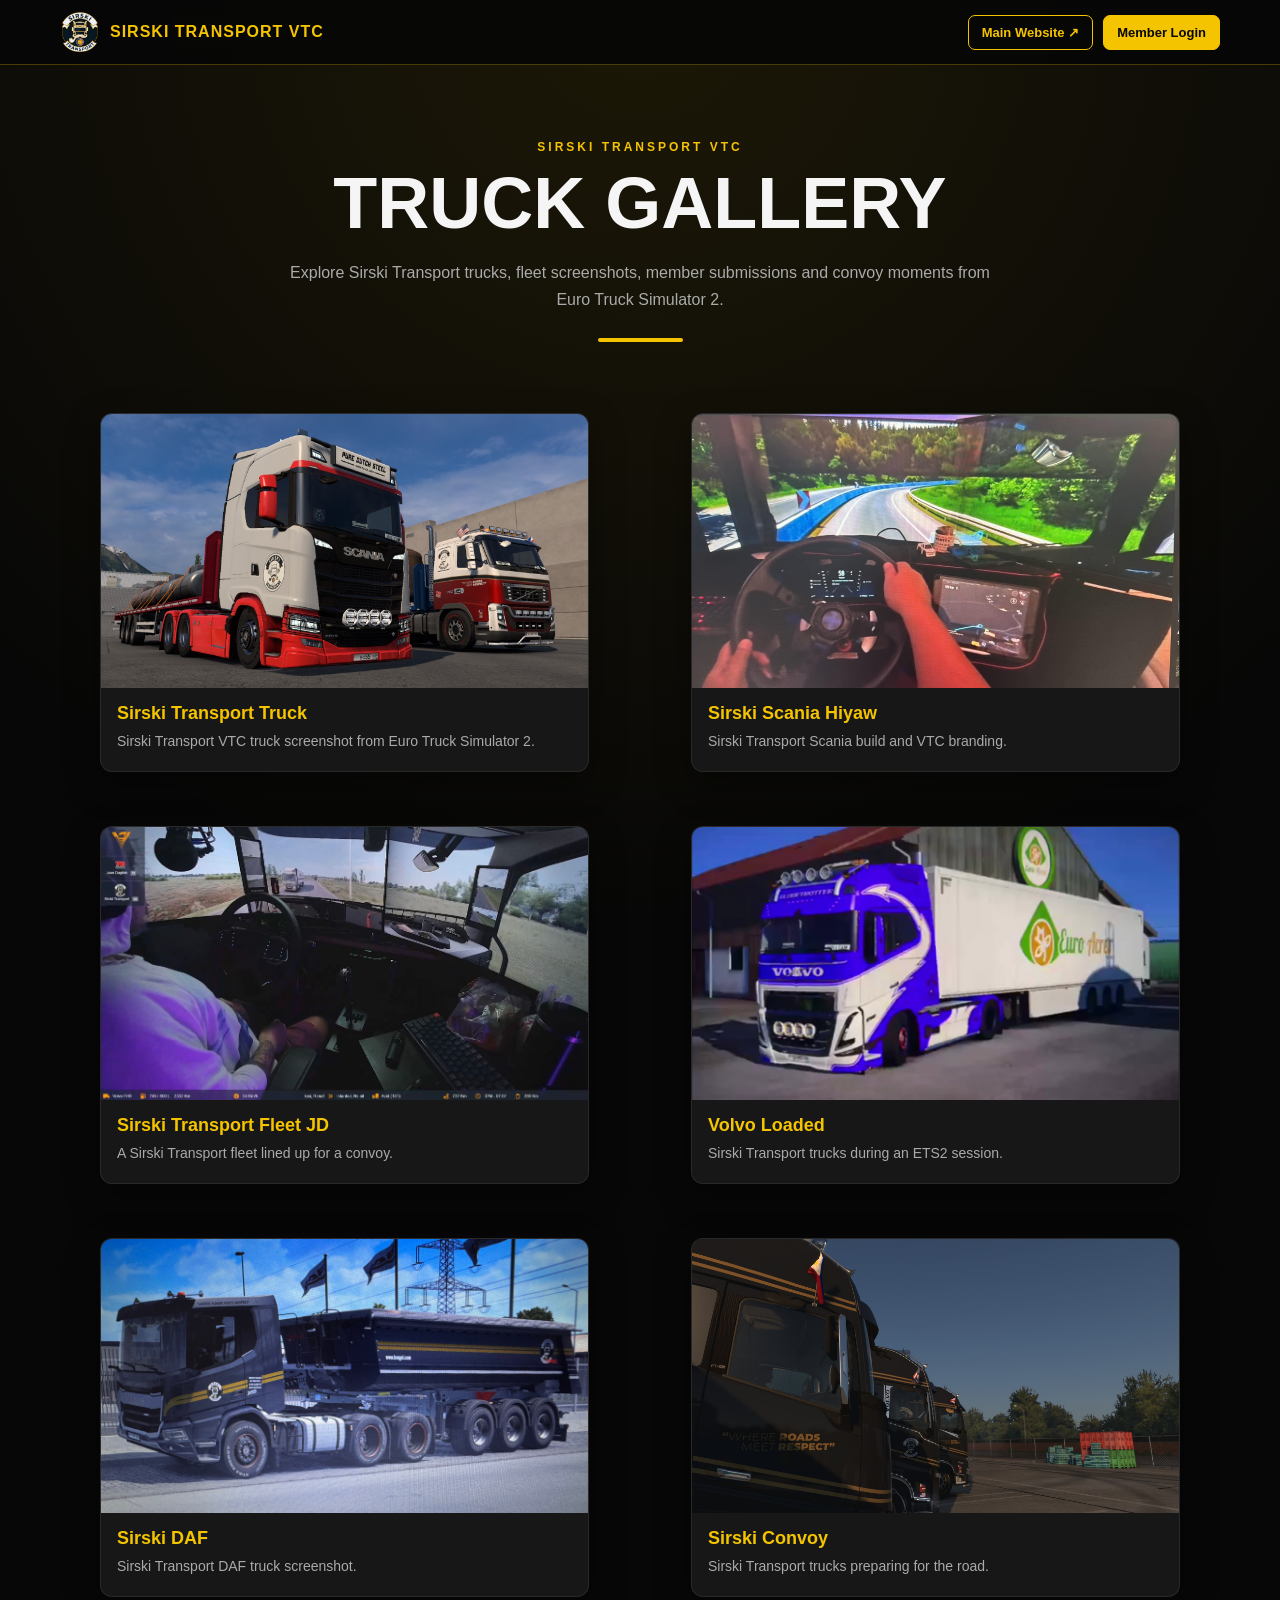
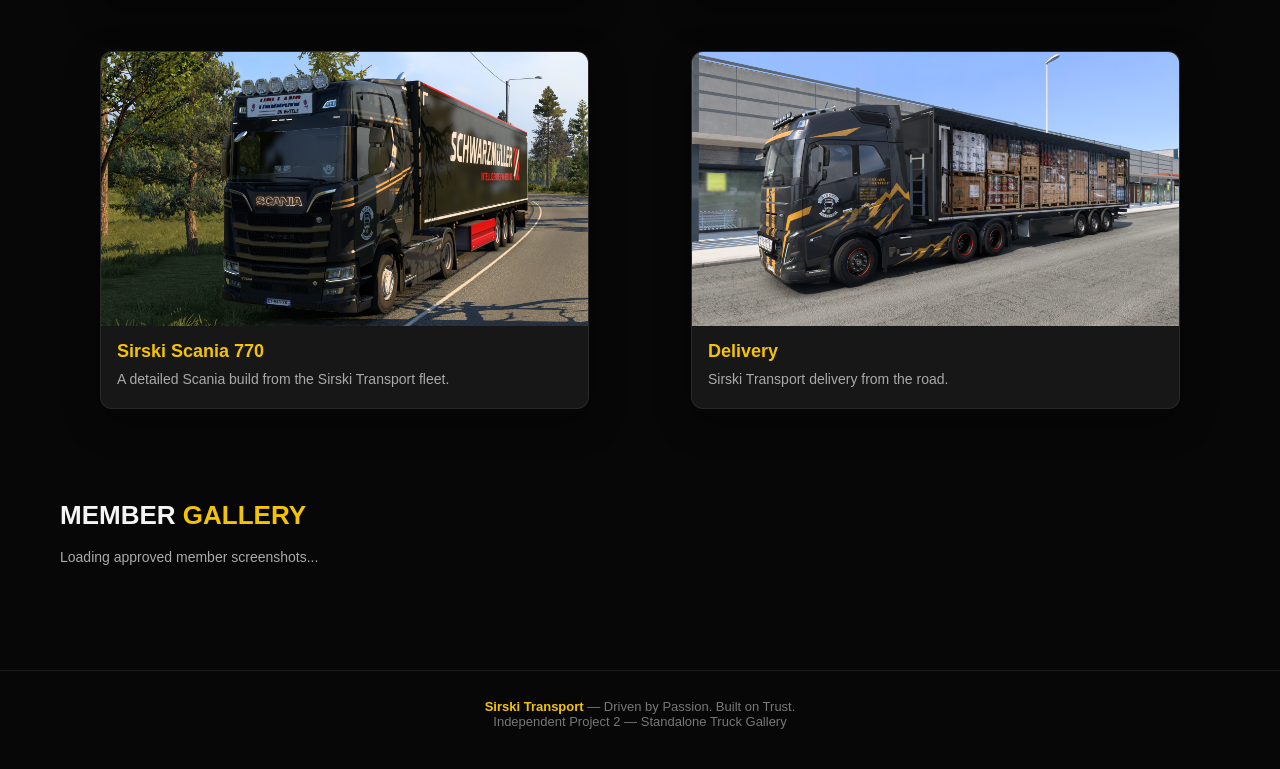
==== index.html @ 78731705 "Restore member login and diagnose gallery" ====
<!DOCTYPE html>
<html lang="en">
<head>
<meta charset="UTF-8">
<meta name="viewport" content="width=device-width, initial-scale=1.0">

<title>Sirski Transport Gallery | ETS2 VTC Trucks</title>

<meta name="description" content="Sirski Transport VTC standalone truck gallery featuring Euro Truck Simulator 2 trucks, fleet screenshots, member submissions and convoy moments.">
<meta name="robots" content="index, follow">

<script src="https://cdn.jsdelivr.net/npm/@supabase/supabase-js@2"></script>

<style>

:root{
--yellow:#f5c400;
--black:#070707;
--panel:#171717;
--line:rgba(245,196,0,.28);
--text:#f5f5f5;
--muted:#aaa
}

*{box-sizing:border-box}

html{scroll-behavior:smooth}

body{
margin:0;
background:
radial-gradient(circle at 50% 0%,rgba(245,196,0,.09),transparent 38%),
var(--black);
color:var(--text);
font-family:Arial,Helvetica,sans-serif
}

/* HEADER */

header{
position:sticky;
top:0;
z-index:10;
background:rgba(7,7,7,.94);
border-bottom:1px solid var(--line);
backdrop-filter:blur(8px)
}

.nav{
max-width:1200px;
margin:auto;
padding:12px 20px;
display:flex;
justify-content:space-between;
align-items:center;
gap:15px
}

.brand{
display:flex;
align-items:center;
gap:10px;
color:white;
text-decoration:none;
font-weight:900;
letter-spacing:1px;
text-transform:uppercase
}

.brand img{
width:40px;
height:40px;
object-fit:contain;
display:block
}

.brand span{color:var(--yellow)}

.main-site{
color:var(--yellow);
border:1px solid var(--yellow);
border-radius:7px;
padding:9px 13px;
text-decoration:none;
font-size:13px;
font-weight:700;
white-space:nowrap
}

.main-site:hover{
background:var(--yellow);
color:#000
}

.member-login{
color:#070707;
background:var(--yellow);
border:1px solid var(--yellow);
border-radius:7px;
padding:9px 13px;
text-decoration:none;
font-size:13px;
font-weight:800;
white-space:nowrap
}

.member-login:hover{
background:#fff;
color:#000;
border-color:#fff
}

/* HERO */

.hero{
max-width:1100px;
margin:auto;
padding:75px 20px 45px;
text-align:center
}

.eyebrow{
color:var(--yellow);
font-size:12px;
font-weight:800;
letter-spacing:3px;
text-transform:uppercase;
margin-bottom:14px
}

h1{
margin:0;
font-size:clamp(38px,8vw,72px);
line-height:.98;
text-transform:uppercase
}

.hero p{
max-width:720px;
margin:20px auto 0;
color:var(--muted);
line-height:1.7;
font-size:16px
}

.accent{
width:85px;
height:4px;
background:var(--yellow);
margin:25px auto 0;
border-radius:20px
}

/* GALLERY */

.gallery{
max-width:1200px;
margin:auto;
padding:10px 20px 75px;
display:grid;
grid-template-columns:repeat(2,minmax(0,1fr));
gap:22px
}

.card{
background:var(--panel);
border:1px solid rgba(255,255,255,.08);
border-radius:12px;
overflow:hidden;
box-shadow:0 12px 35px rgba(0,0,0,.38)
}

.card button{
display:block;
width:100%;
padding:0;
margin:0;
border:0;
background:#222;
cursor:pointer
}

.card img{
display:block;
width:100%;
aspect-ratio:16/9;
object-fit:cover;
transition:transform .25s ease
}

.card button:hover img{transform:scale(1.025)}

figcaption{padding:15px 16px 18px}

.title{
margin:0 0 7px;
color:var(--yellow);
font-size:18px;
font-weight:800
}

.description{
margin:0;
color:var(--muted);
font-size:14px;
line-height:1.55
}

.member-name{
margin-top:9px;
color:#ddd;
font-size:12px;
font-weight:700
}

.member-name span{color:var(--yellow)}

.section-heading{
max-width:1200px;
margin:0 auto;
padding:0 20px 18px;
font-size:26px;
font-weight:900;
text-transform:uppercase
}

.section-heading span{color:var(--yellow)}

.member-status{
max-width:1200px;
margin:0 auto;
padding:0 20px 20px;
color:var(--muted);
font-size:14px
}

/* FOOTER */

footer{
border-top:1px solid rgba(255,255,255,.08);
text-align:center;
padding:28px 20px 40px;
color:#777;
font-size:13px
}

footer strong{color:var(--yellow)}

/* LIGHTBOX */

.lightbox{
position:fixed;
inset:0;
z-index:100;
display:none;
align-items:center;
justify-content:center;
padding:20px;
background:rgba(0,0,0,.94)
}

.lightbox.open{display:flex}

.lightbox img{
max-width:96vw;
max-height:88vh;
object-fit:contain;
border-radius:6px
}

.close{
position:fixed;
top:18px;
right:20px;
width:44px;
height:44px;
border:1px solid var(--yellow);
border-radius:50%;
background:#111;
color:var(--yellow);
font-size:27px;
cursor:pointer
}

/* MOBILE */

@media(max-width:760px){

.gallery{
grid-template-columns:1fr;
padding-left:14px;
padding-right:14px
}

.hero{padding:55px 16px 35px}

.hero p{font-size:15px}

.nav{padding:10px 14px}

.brand{font-size:13px}

.brand img{
width:36px;
height:36px
}

.main-site{
font-size:11px;
padding:8px 10px
}

.section-heading{
padding-left:14px;
padding-right:14px
}

.member-status{
padding-left:14px;
padding-right:14px
}

}

@media(max-width:430px){

.brand{
font-size:11px;
gap:7px
}

.brand img{
width:32px;
height:32px
}

.main-site{
font-size:10px;
padding:7px 8px
}

}

</style>
</head>

<body>

<header>
<nav class="nav">

<a class="brand" href="./">
<img src="Sirski_Transport_Logo.png" alt="Sirski Transport VTC Logo">
<span>Sirski Transport VTC</span>
</a>

<div style="display:flex;align-items:center;gap:10px;flex-wrap:wrap;justify-content:flex-end">
<a
class="main-site"
href="https://sirski-transport.com/"
target="_blank"
rel="noopener"
>
Main Website ↗
</a>

<a
class="member-login"
href="login.html"
>
Member Login
</a>
</div>

</nav>
</header>

<main>

<section class="hero">

<div class="eyebrow">Sirski Transport VTC</div>

<h1>Truck Gallery</h1>

<p>
Explore Sirski Transport trucks, fleet screenshots, member submissions and convoy moments from Euro Truck Simulator 2.
</p>

<div class="accent"></div>

</section>

<!-- ORIGINAL PROJECT 2 GALLERY -->

<section
class="gallery"
aria-label="Sirski Transport truck gallery"
>

<figure class="card">
<button type="button" onclick="openImage('truck01.jpeg','Sirski Transport Truck')">
<img src="truck01.jpeg" alt="Sirski Transport truck in Euro Truck Simulator 2" loading="lazy">
</button>
<figcaption>
<h2 class="title">Sirski Transport Truck</h2>
<p class="description">Sirski Transport VTC truck screenshot from Euro Truck Simulator 2.</p>
</figcaption>
</figure>

<figure class="card">
<button type="button" onclick="openImage('truck02.jpeg','Sirski Scania Hiyaw')">
<img src="truck02.jpeg" alt="Sirski Scania Hiyaw truck in Euro Truck Simulator 2" loading="lazy">
</button>
<figcaption>
<h2 class="title">Sirski Scania Hiyaw</h2>
<p class="description">Sirski Transport Scania build and VTC branding.</p>
</figcaption>
</figure>

<figure class="card">
<button type="button" onclick="openImage('truck03.jpeg','Sirski Transport Fleet JD')">
<img src="truck03.jpeg" alt="Sirski Transport Fleet JD" loading="lazy">
</button>
<figcaption>
<h2 class="title">Sirski Transport Fleet JD</h2>
<p class="description">A Sirski Transport fleet lined up for a convoy.</p>
</figcaption>
</figure>

<figure class="card">
<button type="button" onclick="openImage('truck04.jpeg','Volvo Loaded')">
<img src="truck04.jpeg" alt="Sirski Transport Volvo Loaded truck" loading="lazy">
</button>
<figcaption>
<h2 class="title">Volvo Loaded</h2>
<p class="description">Sirski Transport trucks during an ETS2 session.</p>
</figcaption>
</figure>

<figure class="card">
<button type="button" onclick="openImage('truck05.jpeg','Sirski DAF')">
<img src="truck05.jpeg" alt="Sirski Transport DAF truck" loading="lazy">
</button>
<figcaption>
<h2 class="title">Sirski DAF</h2>
<p class="description">Sirski Transport DAF truck screenshot.</p>
</figcaption>
</figure>

<figure class="card">
<button type="button" onclick="openImage('truck06.jpeg','Sirski Convoy')">
<img src="truck06.jpeg" alt="Sirski Transport convoy" loading="lazy">
</button>
<figcaption>
<h2 class="title">Sirski Convoy</h2>
<p class="description">Sirski Transport trucks preparing for the road.</p>
</figcaption>
</figure>

<figure class="card">
<button type="button" onclick="openImage('truck07.jpeg','Sirski Scania 770')">
<img src="truck07.jpeg" alt="Sirski Scania 770" loading="lazy">
</button>
<figcaption>
<h2 class="title">Sirski Scania 770</h2>
<p class="description">A detailed Scania build from the Sirski Transport fleet.</p>
</figcaption>
</figure>

<figure class="card">
<button type="button" onclick="openImage('truck08.png','Sirski Transport Delivery')">
<img src="truck08.png" alt="Sirski Transport Delivery" loading="lazy">
</button>
<figcaption>
<h2 class="title">Delivery</h2>
<p class="description">Sirski Transport delivery from the road.</p>
</figcaption>
</figure>

</section>

<!-- APPROVED MEMBER SUBMISSIONS -->

<section aria-label="Approved member gallery">

<div class="section-heading">
Member <span>Gallery</span>
</div>

<div
id="memberStatus"
class="member-status"
>
Loading approved member screenshots...
</div>

<section
id="memberGallery"
class="gallery"
aria-label="Approved Sirski Transport member screenshots"
>
</section>

</section>

</main>

<footer>

<strong>Sirski Transport</strong>
—
Driven by Passion. Built on Trust.

<br>

Independent Project 2 — Standalone Truck Gallery

</footer>

<!-- LIGHTBOX -->

<div
class="lightbox"
id="lightbox"
onclick="closeImage(event)"
>

<button
class="close"
type="button"
aria-label="Close image"
>
×
</button>

<img
id="lightboxImage"
src=""
alt=""
>

</div>

<script>

/* =========================
   SUPABASE - PROJECT 2 ONLY
========================= */

const SUPABASE_URL =
"https://siedpigixmtmmihdsqpj.supabase.co";

const SUPABASE_KEY =
"sb_publishable_OgFfAMNztlZ2cJwALHTfPQ_XxqHi3er";

const client =
window.supabase.createClient(
SUPABASE_URL,
SUPABASE_KEY
);


/* =========================
   LIGHTBOX
========================= */

function openImage(src,alt){

const b =
document.getElementById('lightbox');

const i =
document.getElementById('lightboxImage');

i.src=src;
i.alt=alt;

b.classList.add('open');

document.body.style.overflow='hidden';

}


function closeImage(e){

if(
e.target.id==='lightbox' ||
e.target.classList.contains('close')
){

const b =
document.getElementById('lightbox');

b.classList.remove('open');

document.getElementById(
'lightboxImage'
).src='';

document.body.style.overflow='';

}

}


document.addEventListener(
'keydown',
e=>{

if(e.key==='Escape'){

const b =
document.getElementById('lightbox');

b.classList.remove('open');

document.getElementById(
'lightboxImage'
).src='';

document.body.style.overflow='';

}

}
);


/* =========================
   APPROVED MEMBER GALLERY
========================= */

async function loadApprovedMemberGallery(){

const status =
document.getElementById(
'memberStatus'
);

const gallery =
document.getElementById(
'memberGallery'
);

try{

const {
data,
error
} =
await client
.from('gallery_submissions')
.select(
'id,uploader_name,title,description,file_path,created_at'
)
.eq(
'status',
'approved'
)
.order(
'created_at',
{ascending:false}
);


if(error){

throw error;

}


if(!data || data.length===0){

status.textContent =
'No approved member screenshots yet.';

return;

}


status.textContent =
'Approved screenshots submitted by Sirski Transport members.';


for(const submission of data){

const originalFilename =
submission.file_path
.split('/')
.pop();

const approvedPath =
'approved/' +
submission.id +
'-' +
originalFilename;


const {
data:publicData
} =
client.storage
.from('gallery-approved')
.getPublicUrl(
approvedPath
);


const imageUrl =
publicData.publicUrl;


const card =
document.createElement('figure');

card.className='card';


const safeTitle =
escapeHtml(
submission.title ||
'Sirski Transport Member'
);

const safeDescription =
escapeHtml(
submission.description ||
'Member screenshot from Euro Truck Simulator 2.'
);

const safeUploader =
escapeHtml(
submission.uploader_name ||
'Sirski Transport Member'
);


card.innerHTML = `

<button
type="button"
aria-label="Open ${safeTitle}"
>
<img
src="${imageUrl}"
alt="${safeTitle}"
loading="lazy"
>
</button>

<figcaption>

<h2 class="title">
${safeTitle}
</h2>

<p class="description">
${safeDescription}
</p>

<div class="member-name">
Submitted by:
<span>${safeUploader}</span>
</div>

</figcaption>

`;


const button =
card.querySelector('button');

const image =
card.querySelector('img');


button.addEventListener(
'click',
()=>{

openImage(
imageUrl,
submission.title ||
'Sirski Transport Member Screenshot'
);

}
);


gallery.appendChild(card);

}

}catch(error){

console.error(
'Unable to load approved member gallery:',
error
);

status.textContent =
'Gallery diagnostic: ' + (error?.message || error?.details || String(error));

}

}


function escapeHtml(value){

return String(value)
.replaceAll('&','&amp;')
.replaceAll('<','&lt;')
.replaceAll('>','&gt;')
.replaceAll('"','&quot;')
.replaceAll("'","&#039;");

}


loadApprovedMemberGallery();

</script>

</body>
</html>
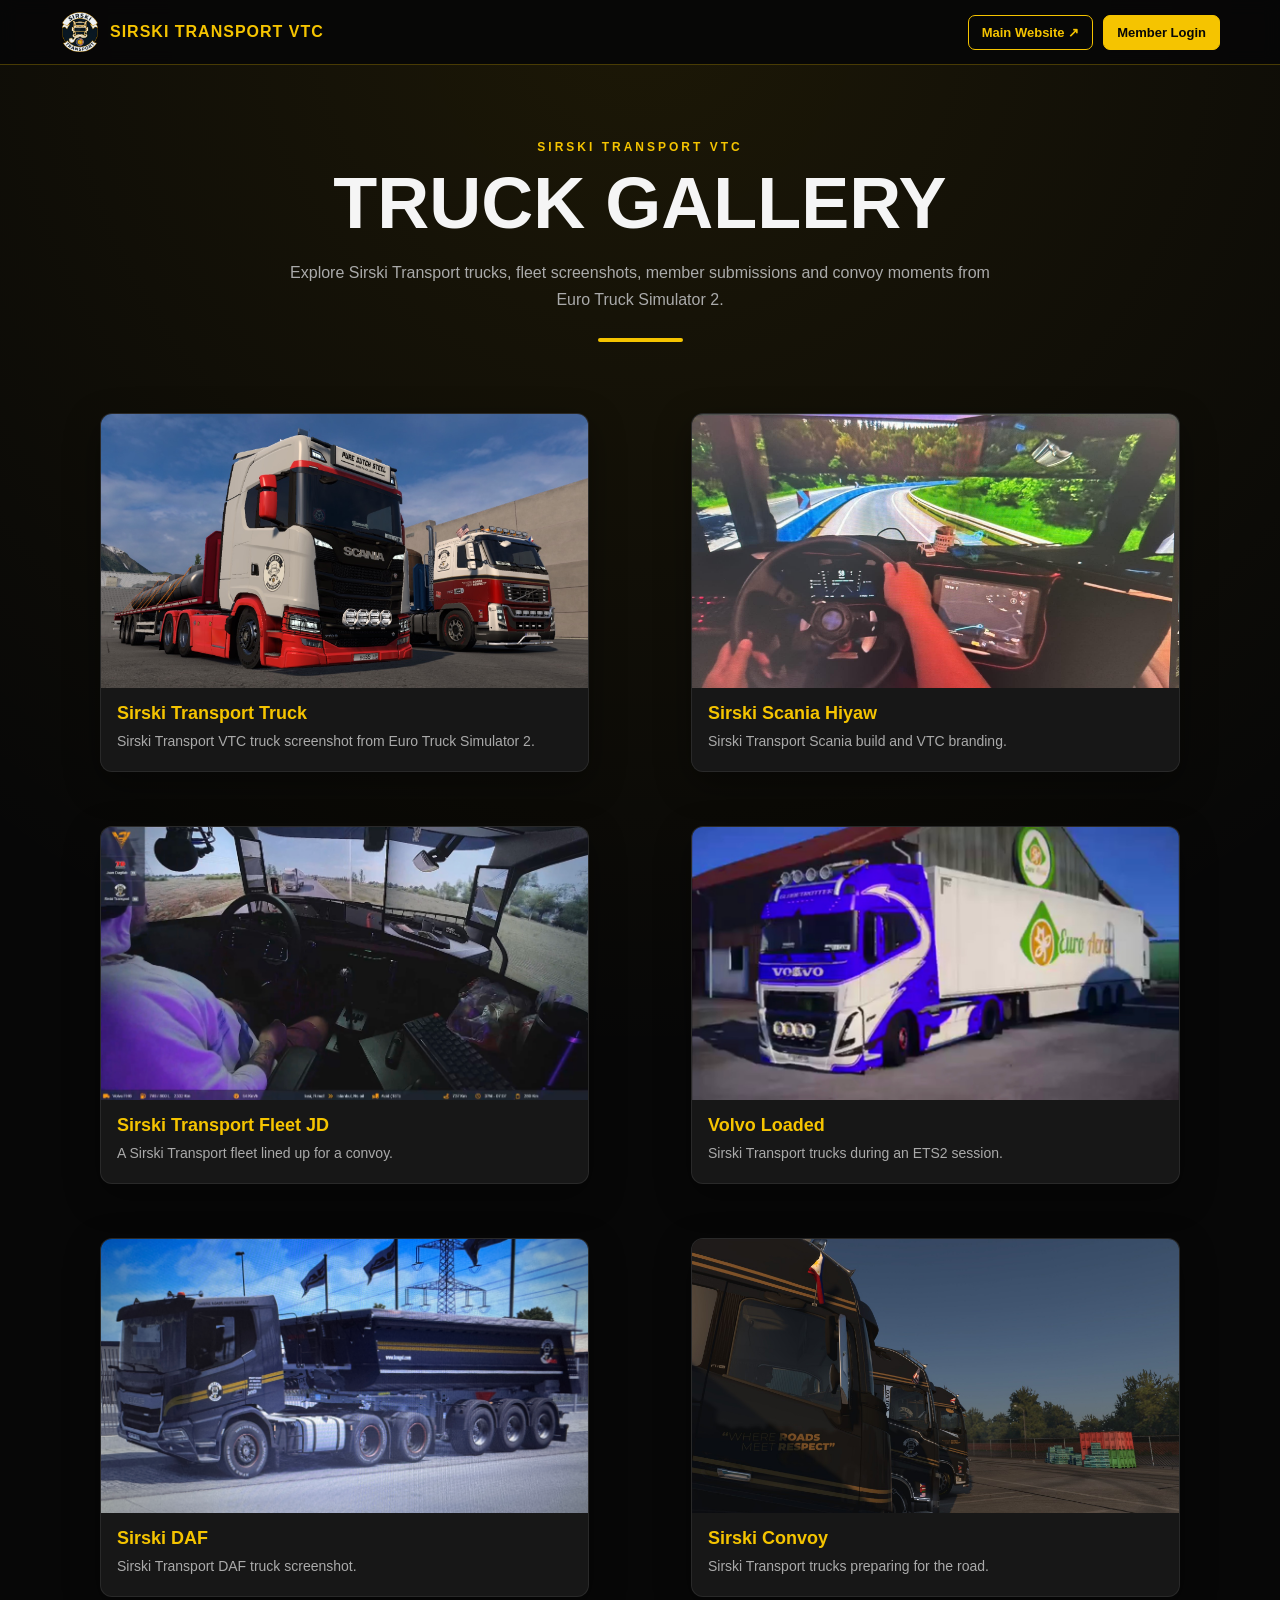
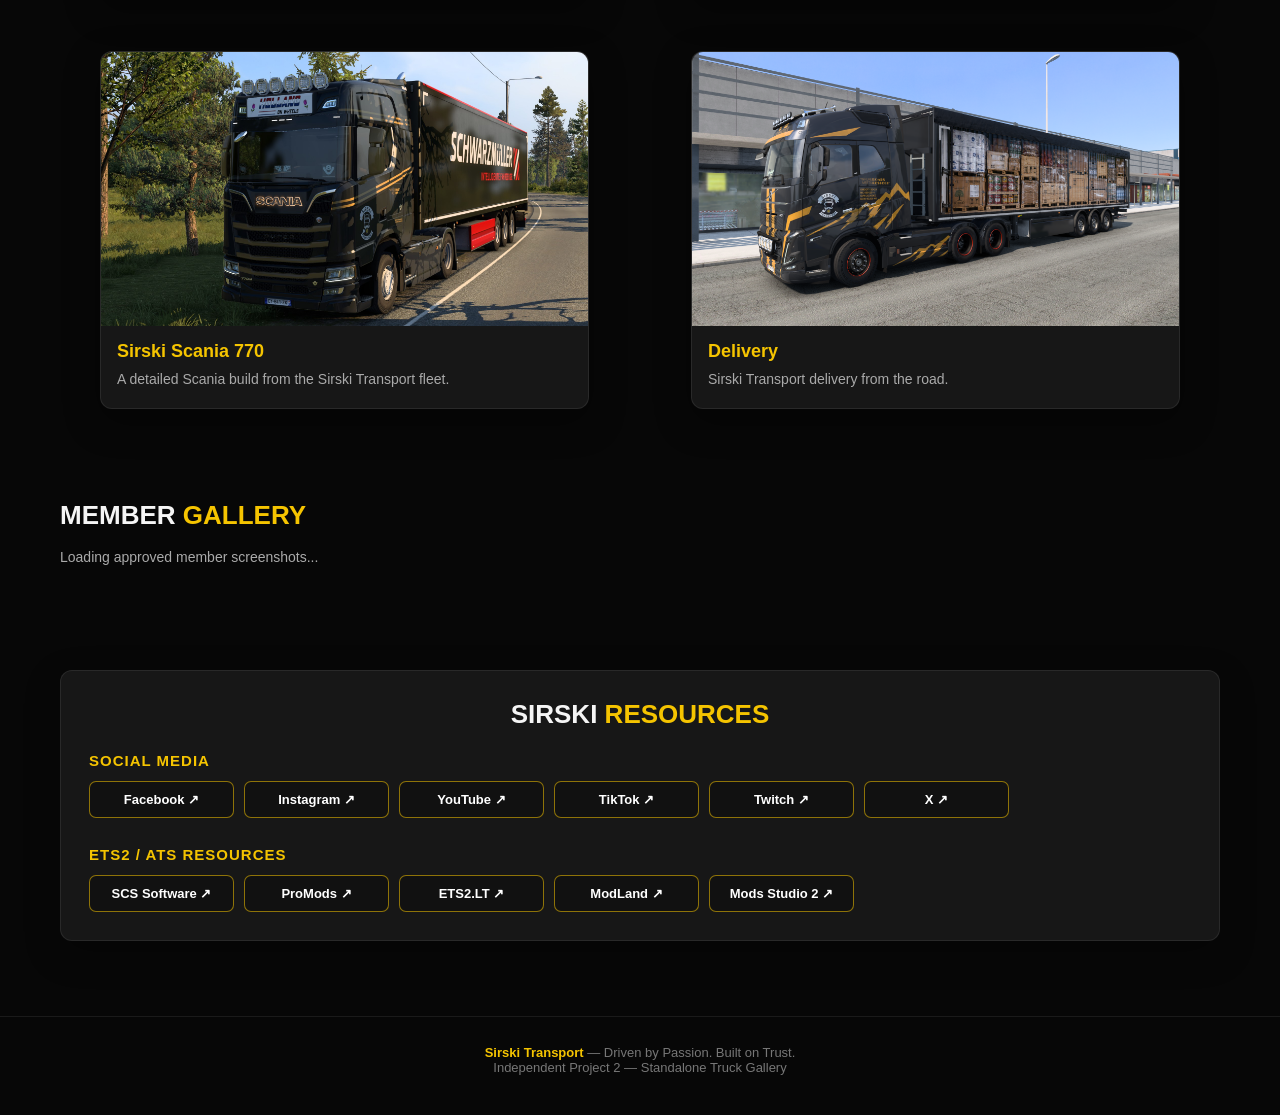
==== commit e88d43c0: "Add Sirski resources links" ====
--- a/index.html
+++ b/index.html
@@ -233,6 +233,99 @@
 color:var(--muted);
 font-size:14px
 }
+
+
+/* SIRSKI RESOURCES */
+
+.resources{
+  max-width:1200px;
+  margin:0 auto;
+  padding:0 20px 75px;
+}
+
+.resources-panel{
+  background:var(--panel);
+  border:1px solid rgba(255,255,255,.08);
+  border-radius:12px;
+  padding:28px;
+  box-shadow:0 12px 35px rgba(0,0,0,.28);
+}
+
+.resources-title{
+  margin:0 0 22px;
+  text-align:center;
+  font-size:26px;
+  font-weight:900;
+  text-transform:uppercase;
+}
+
+.resources-title span{
+  color:var(--yellow);
+}
+
+.resource-group + .resource-group{
+  margin-top:28px;
+}
+
+.resource-group-title{
+  margin:0 0 12px;
+  color:var(--yellow);
+  font-size:15px;
+  font-weight:900;
+  letter-spacing:1px;
+  text-transform:uppercase;
+}
+
+.resource-links{
+  display:flex;
+  flex-wrap:wrap;
+  gap:10px;
+}
+
+.resource-link{
+  display:inline-flex;
+  align-items:center;
+  justify-content:center;
+  min-width:145px;
+  padding:10px 14px;
+  border:1px solid rgba(245,196,0,.55);
+  border-radius:7px;
+  background:#111;
+  color:#fff;
+  text-decoration:none;
+  font-size:13px;
+  font-weight:800;
+  transition:background .2s ease,color .2s ease,border-color .2s ease;
+}
+
+.resource-link:hover{
+  background:var(--yellow);
+  color:#070707;
+  border-color:var(--yellow);
+}
+
+@media(max-width:760px){
+  .resources{
+    padding-left:14px;
+    padding-right:14px;
+  }
+
+  .resources-panel{
+    padding:22px 16px;
+  }
+
+  .resource-link{
+    flex:1 1 calc(50% - 10px);
+    min-width:0;
+  }
+}
+
+@media(max-width:430px){
+  .resource-link{
+    flex:1 1 100%;
+  }
+}
+
 
 /* FOOTER */
 
@@ -282,6 +375,135 @@
 cursor:pointer
 }
 
+/* REACTIONS */
+
+.reactions{
+  margin-top:14px;
+  padding-top:12px;
+  border-top:1px solid rgba(255,255,255,.08);
+}
+
+.reaction-buttons{
+  display:flex;
+  flex-wrap:wrap;
+  gap:7px;
+}
+
+.reaction-button{
+  border:1px solid rgba(255,255,255,.12);
+  background:#111;
+  color:#ddd;
+  border-radius:7px;
+  padding:7px 9px;
+  font-size:12px;
+  font-weight:700;
+  cursor:pointer;
+}
+
+.reaction-button:hover{
+  border-color:var(--yellow);
+  color:var(--yellow);
+}
+
+.reaction-button.active{
+  background:var(--yellow);
+  color:#070707;
+  border-color:var(--yellow);
+}
+
+.reaction-button.admin-disabled{
+  opacity:.55;
+  cursor:not-allowed;
+}
+
+.reaction-button.admin-disabled:hover{
+  border-color:rgba(255,255,255,.12);
+  color:#ddd;
+}
+
+.reaction-count{
+  margin-top:9px;
+  color:#999;
+  font-size:12px;
+  line-height:1.6;
+}
+
+.reaction-count span{
+  display:inline-block;
+  margin-right:10px;
+}
+
+.guest-reaction-form{
+  display:none;
+  margin-top:10px;
+  padding:10px;
+  background:#101010;
+  border:1px solid rgba(245,196,0,.25);
+  border-radius:8px;
+}
+
+.guest-reaction-form.open{
+  display:block;
+}
+
+.guest-reaction-form p{
+  margin:0 0 8px;
+  color:#bbb;
+  font-size:12px;
+}
+
+.guest-reaction-form-row{
+  display:flex;
+  gap:7px;
+  width:100%;
+}
+
+.guest-reaction-form-row input{
+  width:100%;
+  flex:1 1 auto;
+  min-width:0;
+  padding:8px 9px;
+  border:1px solid rgba(255,255,255,.14);
+  border-radius:6px;
+  background:#080808;
+  color:#fff;
+  outline:none;
+}
+
+.guest-reaction-form input:focus{
+  border-color:var(--yellow);
+}
+
+.guest-reaction-form-row button{
+  width:auto !important;
+  flex:0 0 auto !important;
+  border:1px solid var(--yellow);
+  border-radius:6px;
+  background:var(--yellow);
+  color:#070707;
+  padding:8px 16px;
+  font-size:12px;
+  font-weight:800;
+  cursor:pointer;
+}
+
+.reaction-message{
+  margin-top:7px;
+  color:#aaa;
+  font-size:11px;
+}
+
+@media(max-width:430px){
+  .reaction-button{
+    font-size:11px;
+    padding:6px 8px;
+  }
+
+  .guest-reaction-form-row{
+    flex-direction:column;
+  }
+}
+
 /* MOBILE */
 
 @media(max-width:760px){
@@ -365,6 +587,7 @@
 </a>
 
 <a
+id="memberNav"
 class="member-login"
 href="login.html"
 >
@@ -506,6 +729,42 @@
 
 </main>
 
+
+<!-- SIRSKI RESOURCES -->
+
+<section class="resources" aria-label="Sirski Transport resources">
+  <div class="resources-panel">
+
+    <h2 class="resources-title">
+      Sirski <span>Resources</span>
+    </h2>
+
+    <div class="resource-group">
+      <h3 class="resource-group-title">Social Media</h3>
+      <div class="resource-links">
+        <a class="resource-link" href="https://www.facebook.com/" target="_blank" rel="noopener">Facebook ↗</a>
+        <a class="resource-link" href="https://www.instagram.com/" target="_blank" rel="noopener">Instagram ↗</a>
+        <a class="resource-link" href="https://www.youtube.com/" target="_blank" rel="noopener">YouTube ↗</a>
+        <a class="resource-link" href="https://www.tiktok.com/" target="_blank" rel="noopener">TikTok ↗</a>
+        <a class="resource-link" href="https://www.twitch.tv/" target="_blank" rel="noopener">Twitch ↗</a>
+        <a class="resource-link" href="https://x.com/" target="_blank" rel="noopener">X ↗</a>
+      </div>
+    </div>
+
+    <div class="resource-group">
+      <h3 class="resource-group-title">ETS2 / ATS Resources</h3>
+      <div class="resource-links">
+        <a class="resource-link" href="https://www.scssoft.com/" target="_blank" rel="noopener">SCS Software ↗</a>
+        <a class="resource-link" href="https://promods.net/" target="_blank" rel="noopener">ProMods ↗</a>
+        <a class="resource-link" href="https://ets2.lt/en/" target="_blank" rel="noopener">ETS2.LT ↗</a>
+        <a class="resource-link" href="https://www.modland.net/" target="_blank" rel="noopener">ModLand ↗</a>
+        <a class="resource-link" href="https://mods.studio/" target="_blank" rel="noopener">Mods Studio 2 ↗</a>
+      </div>
+    </div>
+
+  </div>
+</section>
+
 <footer>
 
 <strong>Sirski Transport</strong>
@@ -627,6 +886,46 @@
 
 }
 );
+
+
+/* =========================
+   MEMBER NAVIGATION
+========================= */
+
+async function updateMemberNavigation(){
+  const memberNav = document.getElementById('memberNav');
+
+  if(!memberNav){
+    return;
+  }
+
+  try{
+    const {
+      data:{session},
+      error
+    } = await client.auth.getSession();
+
+    if(error){
+      throw error;
+    }
+
+    if(session){
+      memberNav.href = 'member-dashboard.html';
+      memberNav.textContent = 'Member Dashboard';
+    }else{
+      memberNav.href = 'login.html';
+      memberNav.textContent = 'Member Login';
+    }
+  }catch(error){
+    console.error(
+      'Unable to check member session:',
+      error
+    );
+
+    memberNav.href = 'login.html';
+    memberNav.textContent = 'Member Login';
+  }
+}
 
 
 /* =========================
@@ -768,6 +1067,33 @@
 <span>${safeUploader}</span>
 </div>
 
+<div class="reactions" data-submission-id="${submission.id}">
+  <div class="reaction-buttons">
+    <button type="button" class="reaction-button" data-reaction="like">❤️ Like</button>
+    <button type="button" class="reaction-button" data-reaction="fire">🔥 Fire</button>
+    <button type="button" class="reaction-button" data-reaction="truck">🚛 Truck</button>
+    <button type="button" class="reaction-button" data-reaction="great">👏 Great</button>
+  </div>
+
+  <div class="reaction-count" aria-live="polite">
+    Loading reactions...
+  </div>
+
+  <div class="guest-reaction-form">
+    <p>Enter your name to react:</p>
+    <div class="guest-reaction-form-row">
+      <input
+        type="text"
+        maxlength="50"
+        placeholder="Your name"
+        autocomplete="name"
+      >
+      <button type="button" class="guest-reaction-submit">React</button>
+    </div>
+    <div class="reaction-message"></div>
+  </div>
+</div>
+
 </figcaption>
 
 `;
@@ -796,6 +1122,11 @@
 
 gallery.appendChild(card);
 
+await setupReactions(
+  card,
+  submission.id
+);
+
 }
 
 }catch(error){
@@ -812,6 +1143,391 @@
 
 }
 
+
+
+/* =========================
+   MEMBER GALLERY REACTIONS
+   ========================= */
+
+const REACTION_TYPES = {
+  like: '❤️',
+  fire: '🔥',
+  truck: '🚛',
+  great: '👏'
+};
+
+const REACTION_LABELS = {
+  like: 'Like',
+  fire: 'Fire',
+  truck: 'Truck',
+  great: 'Great'
+};
+
+const GUEST_VISITOR_KEY = 'sirski_gallery_visitor_id';
+
+let currentSession = null;
+
+async function getCurrentSession(){
+  try{
+    const {
+      data:{session},
+      error
+    } = await client.auth.getSession();
+
+    if(error){
+      console.error('Unable to get current session:',error);
+      return null;
+    }
+
+    currentSession = session || null;
+    return currentSession;
+  }catch(error){
+    console.error('Unable to get current session:',error);
+    return null;
+  }
+}
+
+function getStoredVisitorId(){
+  try{
+    return localStorage.getItem(GUEST_VISITOR_KEY) || '';
+  }catch(error){
+    console.error('Unable to read visitor ID:',error);
+    return '';
+  }
+}
+
+function storeVisitorId(visitorId){
+  try{
+    localStorage.setItem(GUEST_VISITOR_KEY,visitorId);
+  }catch(error){
+    console.error('Unable to store visitor ID:',error);
+  }
+}
+
+function clearGuestForms(card){
+  const form = card.querySelector('.guest-reaction-form');
+  if(form){
+    form.classList.remove('open');
+    const input = form.querySelector('input');
+    const message = form.querySelector('.reaction-message');
+    if(input) input.value = '';
+    if(message) message.textContent = '';
+  }
+}
+
+async function createVisitor(visitorName){
+  const cleanName = String(visitorName || '').trim();
+
+  if(cleanName.length < 2){
+    throw new Error('Name must be at least 2 characters.');
+  }
+
+  if(cleanName.length > 50){
+    throw new Error('Name must be 50 characters or fewer.');
+  }
+
+  /*
+    Generate the visitor ID in the browser so the public visitor
+    does not need SELECT permission on gallery_visitors.
+  */
+  const visitorId = crypto.randomUUID();
+
+  const {
+    error
+  } = await client
+    .from('gallery_visitors')
+    .insert({
+      id:visitorId,
+      visitor_name:cleanName
+    });
+
+  if(error){
+    throw error;
+  }
+
+  storeVisitorId(visitorId);
+
+  return {
+    id:visitorId,
+    visitor_name:cleanName
+  };
+}
+
+async function ensureGuestVisitor(name){
+  const storedId = getStoredVisitorId();
+
+  if(storedId){
+    return {
+      id:storedId,
+      visitor_name:String(name || '').trim()
+    };
+  }
+
+  return await createVisitor(name);
+}
+
+let cachedAdminCheckUserId = null;
+let cachedAdminCheckResult = false;
+
+async function isCurrentUserGalleryAdmin(session){
+  if(!session) return false;
+  if(cachedAdminCheckUserId === session.user.id) return cachedAdminCheckResult;
+  try{
+    const {data,error}=await client.from('gallery_admins').select('user_id').eq('user_id',session.user.id).maybeSingle();
+    if(error){
+      console.error('Unable to check Gallery Admin role:',error);
+      cachedAdminCheckUserId=session.user.id;
+      cachedAdminCheckResult=false;
+      return false;
+    }
+    cachedAdminCheckUserId=session.user.id;
+    cachedAdminCheckResult=!!data;
+    return !!data;
+  }catch(error){
+    console.error('Unable to check Gallery Admin role:',error);
+    cachedAdminCheckUserId=session.user.id;
+    cachedAdminCheckResult=false;
+    return false;
+  }
+}
+
+async function loadReactionState(submissionId,card){
+  const countBox=card.querySelector('.reaction-count');
+  try{
+    const {data,error}=await client.from('gallery_reactions').select('reaction_type,user_id,visitor_id').eq('submission_id',submissionId);
+    if(error) throw error;
+    const counts={like:0,fire:0,truck:0,great:0};
+    const session=await getCurrentSession();
+    const isAdmin=await isCurrentUserGalleryAdmin(session);
+    const visitorId=getStoredVisitorId();
+    const mine=new Set();
+    for(const reaction of (data||[])){
+      if(counts[reaction.reaction_type] !== undefined) counts[reaction.reaction_type]++;
+      if(!isAdmin && session && reaction.user_id === session.user.id) mine.add(reaction.reaction_type);
+      if(!isAdmin && !session && visitorId && reaction.visitor_id === visitorId) mine.add(reaction.reaction_type);
+    }
+    card.querySelectorAll('.reaction-button').forEach(button=>{
+      const active=!isAdmin && mine.has(button.dataset.reaction);
+      button.classList.toggle('active',active);
+      button.classList.toggle('admin-disabled',isAdmin);
+      button.disabled=isAdmin;
+      button.setAttribute('aria-pressed',active?'true':'false');
+      if(isAdmin) button.title='Gallery Administrators can view reactions but cannot change them.';
+      else button.removeAttribute('title');
+    });
+    countBox.innerHTML=Object.keys(REACTION_TYPES).map(type=>`<span>${REACTION_TYPES[type]} ${REACTION_LABELS[type]}: ${counts[type]}</span>`).join('') + (isAdmin ? '<span>🛡️ Admin view only</span>' : '');
+  }catch(error){
+    console.error('Unable to load reactions:',error);
+    countBox.textContent='Reactions unavailable right now.';
+  }
+}
+
+async function removeReaction(submissionId,reactionType,actor){
+  let query = client
+    .from('gallery_reactions')
+    .delete()
+    .eq('submission_id',submissionId)
+    .eq('reaction_type',reactionType);
+
+  if(actor.type === 'member'){
+    query = query
+      .eq('user_id',actor.id)
+      .is('visitor_id',null);
+  }else{
+    query = query
+      .eq('visitor_id',actor.id)
+      .is('user_id',null);
+  }
+
+  const {error} = await query;
+
+  if(error){
+    throw error;
+  }
+}
+
+async function addReaction(submissionId,reactionType,actor){
+  const row = {
+    submission_id:submissionId,
+    reaction_type:reactionType,
+    user_id:actor.type === 'member' ? actor.id : null,
+    visitor_id:actor.type === 'guest' ? actor.id : null
+  };
+
+  const {
+    error
+  } = await client
+    .from('gallery_reactions')
+    .insert(row);
+
+  if(error){
+    if(error.code === '23505'){
+      throw new Error('You already gave this reaction.');
+    }
+    throw error;
+  }
+}
+
+async function reactToSubmission(submissionId,reactionType,card){
+    const session = await getCurrentSession();
+
+  if(session && await isCurrentUserGalleryAdmin(session)){
+    return;
+  }
+
+  if(session){
+    const button = card.querySelector(
+      `.reaction-button[data-reaction="${reactionType}"]`
+    );
+
+    const wasActive = button.classList.contains('active');
+
+    try{
+      if(wasActive){
+        await removeReaction(
+          submissionId,
+          reactionType,
+          {type:'member',id:session.user.id}
+        );
+      }else{
+        await addReaction(
+          submissionId,
+          reactionType,
+          {type:'member',id:session.user.id}
+        );
+      }
+
+      await loadReactionState(submissionId,card);
+    }catch(error){
+      console.error('Unable to update member reaction:',error);
+      alert(error?.message || 'Unable to update your reaction.');
+    }
+
+    return;
+  }
+
+  const visitorId = getStoredVisitorId();
+
+  if(visitorId){
+    const button = card.querySelector(
+      `.reaction-button[data-reaction="${reactionType}"]`
+    );
+
+    const wasActive = button.classList.contains('active');
+
+    try{
+      if(wasActive){
+        await removeReaction(
+          submissionId,
+          reactionType,
+          {type:'guest',id:visitorId}
+        );
+
+        await loadReactionState(submissionId,card);
+      }else{
+        await addReaction(
+          submissionId,
+          reactionType,
+          {type:'guest',id:visitorId}
+        );
+
+        await loadReactionState(submissionId,card);
+      }
+    }catch(error){
+      console.error('Unable to update guest reaction:',error);
+      alert(error?.message || 'Unable to update your reaction.');
+    }
+
+    return;
+  }
+
+  const form = card.querySelector('.guest-reaction-form');
+
+  if(form){
+    form.classList.add('open');
+    form.dataset.pendingReaction = reactionType;
+
+    const input = form.querySelector('input');
+    if(input){
+      input.focus();
+    }
+  }
+}
+
+async function submitGuestReaction(submissionId,card){
+  const form = card.querySelector('.guest-reaction-form');
+
+  if(!form){
+    return;
+  }
+
+  const input = form.querySelector('input');
+  const message = form.querySelector('.reaction-message');
+  const reactionType = form.dataset.pendingReaction;
+
+  if(!reactionType){
+    return;
+  }
+
+  const name = String(input?.value || '').trim();
+
+  if(name.length < 2){
+    message.textContent = 'Please enter at least 2 characters.';
+    return;
+  }
+
+  if(name.length > 50){
+    message.textContent = 'Name must be 50 characters or fewer.';
+    return;
+  }
+
+  try{
+    message.textContent = 'Saving...';
+
+    const visitor = await ensureGuestVisitor(name);
+
+    await addReaction(
+      submissionId,
+      reactionType,
+      {type:'guest',id:visitor.id}
+    );
+
+    form.classList.remove('open');
+    form.dataset.pendingReaction = '';
+    input.value = '';
+    message.textContent = '';
+
+    await loadReactionState(submissionId,card);
+
+  }catch(error){
+    console.error('Unable to save guest reaction:',error);
+    message.textContent =
+      error?.message || 'Unable to save your reaction.';
+  }
+}
+
+async function setupReactions(card,submissionId){
+  const session=await getCurrentSession();
+  const isAdmin=await isCurrentUserGalleryAdmin(session);
+  card.querySelectorAll('.reaction-button').forEach(button=>{
+    if(isAdmin){
+      button.disabled=true;
+      button.classList.add('admin-disabled');
+      button.title='Gallery Administrators can view reactions but cannot change them.';
+      return;
+    }
+    button.addEventListener('click',()=>reactToSubmission(submissionId,button.dataset.reaction,card));
+  });
+  const submitButton=card.querySelector('.guest-reaction-submit');
+  if(submitButton && !isAdmin) submitButton.addEventListener('click',()=>submitGuestReaction(submissionId,card));
+  const input=card.querySelector('.guest-reaction-form input');
+  if(input && !isAdmin){
+    input.addEventListener('keydown',event=>{
+      if(event.key==='Enter'){ event.preventDefault(); submitGuestReaction(submissionId,card); }
+    });
+  }
+  await loadReactionState(submissionId,card);
+}
 
 function escapeHtml(value){
 
@@ -825,6 +1541,7 @@
 }
 
 
+updateMemberNavigation();
 loadApprovedMemberGallery();
 
 </script>
